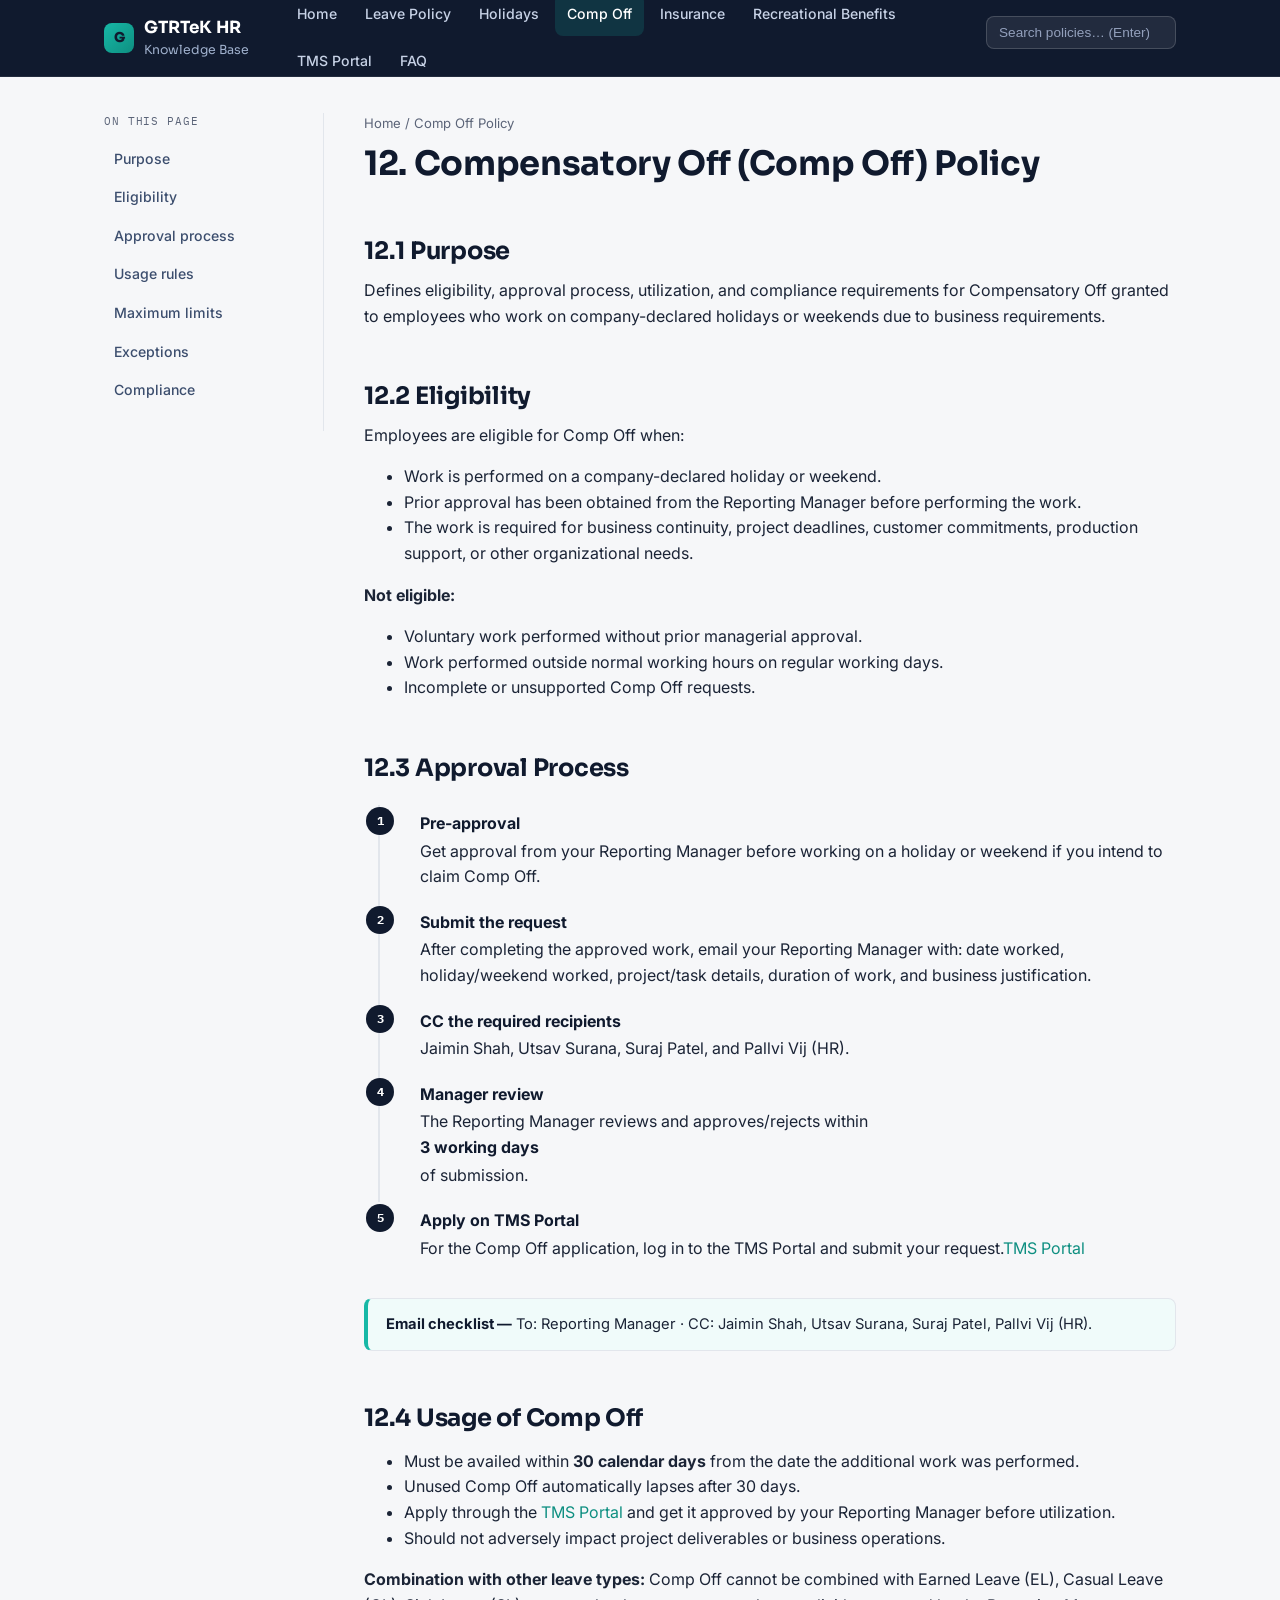
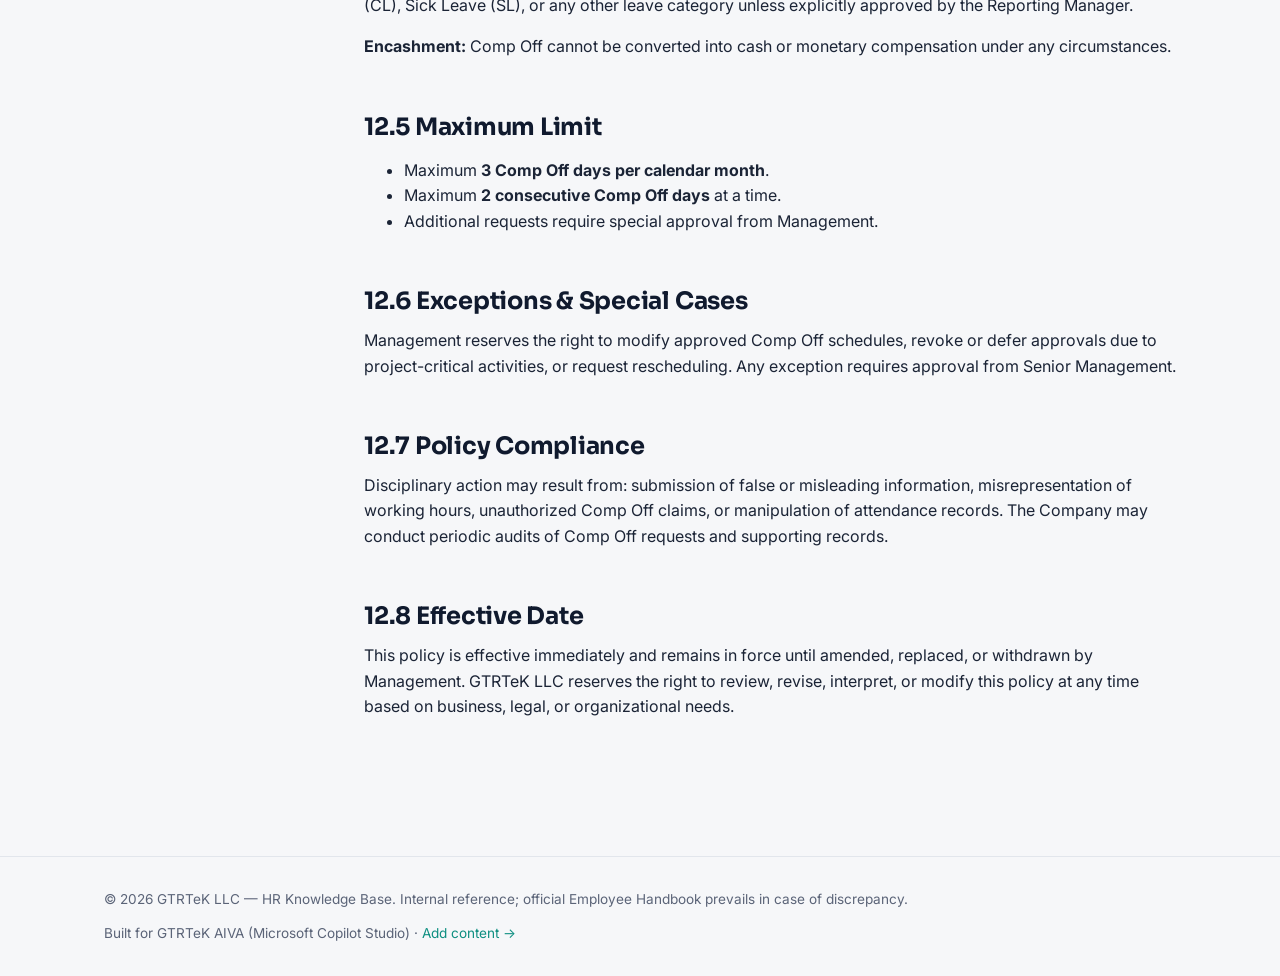
==== comp-off-policy.html @ eb891ca5 "first commit" ====
<!DOCTYPE html>
<html lang="en">
<head>
<meta charset="UTF-8">
<meta name="viewport" content="width=device-width, initial-scale=1.0">
<title>Comp Off Policy · GTRTeK HR Knowledge Base</title>
<meta name="description" content="Compensatory off eligibility, approval process and usage rules at GTRTeK LLC.">
<link rel="preconnect" href="https://fonts.googleapis.com">
<link rel="preconnect" href="https://fonts.gstatic.com" crossorigin>
<link href="https://fonts.googleapis.com/css2?family=Sora:wght@600;700;800&family=Inter:wght@400;500;600;700&family=IBM+Plex+Mono:wght@500;600&display=swap" rel="stylesheet">
<link rel="stylesheet" href="assets/style.css">
<link rel="icon" href="data:image/svg+xml,<svg xmlns=%22http://www.w3.org/2000/svg%22 viewBox=%220 0 32 32%22><rect width=%2232%22 height=%2232%22 rx=%228%22 fill=%22%23101A2E%22/><text x=%2216%22 y=%2222%22 font-size=%2216%22 text-anchor=%22middle%22 fill=%22%2317B8A6%22 font-family=%22sans-serif%22 font-weight=%22800%22>G</text></svg>">
</head>
<body><a class="skip-link" href="#main">Skip to content</a>
<header class="topbar">
  <div class="topbar-inner">
    <a class="brand" href="index.html">
      <span class="mark">G</span>
      <span>GTRTeK HR<span class="sub">Knowledge Base</span></span>
    </a>
    <nav class="main-nav" aria-label="Primary">
        <a href="index.html">Home</a>
        <a href="GTRLeave-policy.html">Leave Policy</a>
        <a href="holiday-calendar.html">Holidays</a>
        <a href="comp-off-policy.html" class="active">Comp Off</a>
        <a href="health-insurance.html">Insurance</a>
        <a href="recreational-benefits.html">Recreational Benefits</a>
        <a href="tms-portal.html">TMS Portal</a>
        <a href="hr-faq.html">FAQ</a>
    </nav>
    <button class="nav-toggle" aria-label="Toggle navigation" aria-expanded="false">☰</button>
    <div class="topbar-search">
      <input type="search" id="site-search" placeholder="Search policies… (Enter)" aria-label="Search the knowledge base">
    </div>
  </div>
</header>
<main id="main" class="page">
<nav class="side-nav" aria-label="On this page">
  <span class="eyebrow">On this page</span>
  <ul>
    <li><a href="#purpose">Purpose</a></li>
    <li><a href="#eligibility">Eligibility</a></li>
    <li><a href="#approval">Approval process</a></li>
    <li><a href="#usage">Usage rules</a></li>
    <li><a href="#limits">Maximum limits</a></li>
    <li><a href="#exceptions">Exceptions</a></li>
    <li><a href="#compliance">Compliance</a></li>
  </ul>
</nav>
<div class="content">
<div class="crumb"><a href="index.html">Home</a> / Comp Off Policy</div>
<h1>12. Compensatory Off (Comp Off) Policy</h1>

<h2 id="purpose">12.1 Purpose</h2>
<p>Defines eligibility, approval process, utilization, and compliance requirements for Compensatory Off granted to employees who work on company-declared holidays or weekends due to business requirements.</p>

<h2 id="eligibility">12.2 Eligibility</h2>
<p>Employees are eligible for Comp Off when:</p>
<ul data-searchable>
<li>Work is performed on a company-declared holiday or weekend.</li>
<li>Prior approval has been obtained from the Reporting Manager before performing the work.</li>
<li>The work is required for business continuity, project deadlines, customer commitments, production support, or other organizational needs.</li>
</ul>
<p><strong>Not eligible:</strong></p>
<ul data-searchable>
<li>Voluntary work performed without prior managerial approval.</li>
<li>Work performed outside normal working hours on regular working days.</li>
<li>Incomplete or unsupported Comp Off requests.</li>
</ul>

<h2 id="approval">12.3 Approval Process</h2>
<ol class="steps">
<li><strong>Pre-approval</strong> Get approval from your Reporting Manager before working on a holiday or weekend if you intend to claim Comp Off.</li>
<li><strong>Submit the request</strong> After completing the approved work, email your Reporting Manager with: date worked, holiday/weekend worked, project/task details, duration of work, and business justification.</li>
<li><strong>CC the required recipients</strong> Jaimin Shah, Utsav Surana, Suraj Patel, and Pallvi Vij (HR).</li>
<li><strong>Manager review</strong> The Reporting Manager reviews and approves/rejects within <strong>3 working days</strong> of submission.</li>
<li><strong>Apply on TMS Portal</strong> For the Comp Off application, log in to the TMS Portal and submit your request.<a href="https://tms.gtrtek.com/">TMS Portal</a></li>
</ol>

<div class="callout">
  <strong>Email checklist —</strong> To: Reporting Manager · CC: Jaimin Shah, Utsav Surana, Suraj Patel, Pallvi Vij (HR).
</div>

<h2 id="usage">12.4 Usage of Comp Off</h2>
<ul data-searchable>
<li>Must be availed within <strong>30 calendar days</strong> from the date the additional work was performed.</li>
<li>Unused Comp Off automatically lapses after 30 days.</li>
<li>Apply through the <a href="https://tms.gtrtek.com/">TMS Portal</a> and get it approved by your Reporting Manager before utilization.</li>
<li>Should not adversely impact project deliverables or business operations.</li>
</ul>
<p><strong>Combination with other leave types:</strong> Comp Off cannot be combined with Earned Leave (EL), Casual Leave (CL), Sick Leave (SL), or any other leave category unless explicitly approved by the Reporting Manager.</p>
<p><strong>Encashment:</strong> Comp Off cannot be converted into cash or monetary compensation under any circumstances.</p>

<h2 id="limits">12.5 Maximum Limit</h2>
<ul data-searchable>
<li>Maximum <strong>3 Comp Off days per calendar month</strong>.</li>
<li>Maximum <strong>2 consecutive Comp Off days</strong> at a time.</li>
<li>Additional requests require special approval from Management.</li>
</ul>

<h2 id="exceptions">12.6 Exceptions &amp; Special Cases</h2>
<p>Management reserves the right to modify approved Comp Off schedules, revoke or defer approvals due to project-critical activities, or request rescheduling. Any exception requires approval from Senior Management.</p>

<h2 id="compliance">12.7 Policy Compliance</h2>
<p>Disciplinary action may result from: submission of false or misleading information, misrepresentation of working hours, unauthorized Comp Off claims, or manipulation of attendance records. The Company may conduct periodic audits of Comp Off requests and supporting records.</p>

<h2>12.8 Effective Date</h2>
<p>This policy is effective immediately and remains in force until amended, replaced, or withdrawn by Management. GTRTeK LLC reserves the right to review, revise, interpret, or modify this policy at any time based on business, legal, or organizational needs.</p>
</div></main><footer>
  <div class="shell">
    <div>© 2026 GTRTeK LLC — HR Knowledge Base. Internal reference; official Employee Handbook prevails in case of discrepancy.</div>
    <div>Built for GTRTeK AIVA (Microsoft Copilot Studio) · <a href="README.md">Add content →</a></div>
  </div>
</footer>
<script src="assets/script.js"></script>
</body>
</html>
---- assets/style.css ----
/* ============================================================
   GTRTeK HR Knowledge Base — stylesheet
   Palette: Ink Navy #101A2E, Deep Steel #223350, Signal Teal #17B8A6,
            Paper #F6F7F9, Line #E2E6EC, Warn Amber #C97A2B
   Type: 'Sora' (display/headings), 'Inter' (body/UI), 'IBM Plex Mono' (data/labels)
   ============================================================ */

:root{
  --ink:#101A2E;
  --steel:#223350;
  --steel-soft:#3C4E6E;
  --teal:#17B8A6;
  --teal-deep:#0E8F81;
  --amber:#C97A2B;
  --paper:#F6F7F9;
  --card:#FFFFFF;
  --line:#E2E6EC;
  --text:#1B2436;
  --text-soft:#5B6478;
  --radius:10px;
  --maxw:1120px;
  --shadow: 0 1px 2px rgba(16,26,46,0.04), 0 8px 24px rgba(16,26,46,0.06);
}

*{box-sizing:border-box;}
html{scroll-behavior:smooth;}
body{
  margin:0;
  background:var(--paper);
  color:var(--text);
  font-family:'Inter', -apple-system, BlinkMacSystemFont, "Segoe UI", sans-serif;
  font-size:16px;
  line-height:1.6;
  -webkit-font-smoothing:antialiased;
}

h1,h2,h3,h4{
  font-family:'Sora', 'Inter', sans-serif;
  color:var(--ink);
  line-height:1.2;
  margin:0 0 .5em;
  letter-spacing:-0.01em;
}
h1{font-size:2.1rem; font-weight:700;}
h2{font-size:1.5rem; font-weight:700; margin-top:2.2em;}
h3{font-size:1.15rem; font-weight:600; margin-top:1.6em;}
p{margin:0 0 1em; color:var(--text);}
a{color:var(--teal-deep); text-decoration:none;}
a:hover{text-decoration:underline;}
code, .mono{font-family:'IBM Plex Mono', 'SFMono-Regular', monospace; font-size:.85em;}

.skip-link{
  position:absolute; left:-999px; top:0; background:var(--ink); color:#fff;
  padding:10px 16px; z-index:200; border-radius:0 0 8px 0;
}
.skip-link:focus{left:0;}

/* ---------- Top bar ---------- */
.topbar{
  position:sticky; top:0; z-index:100;
  background:var(--ink);
  border-bottom:1px solid rgba(255,255,255,0.08);
}
.topbar-inner{
  max-width:var(--maxw); margin:0 auto; padding:0 24px;
  display:flex; align-items:center; gap:24px; height:64px;
  margin-bottom: 12px;;
}
.brand{
  display:flex; align-items:center; gap:10px;
  font-family:'Sora',sans-serif; font-weight:700; color:#fff; font-size:1.05rem;
  white-space:nowrap;
  margin-top: 12px;
}
.brand .mark{
  width:30px; height:30px; border-radius:8px;
  background:linear-gradient(135deg, var(--teal), var(--teal-deep));
  display:flex; align-items:center; justify-content:center;
  color:var(--ink); font-weight:800; font-size:.85rem; font-family:'Sora',sans-serif;
}
.brand .sub{color:#9FB0CC; font-weight:400; font-size:.78rem; display:block;}

.nav-toggle{
  display:none; background:none; border:1px solid rgba(255,255,255,0.25);
  color:#fff; border-radius:8px; padding:8px 10px; margin-left:auto; cursor:pointer;
}

.main-nav{display:flex; gap:4px; margin-left:12px; flex-wrap:wrap; margin-top:12px;}
.main-nav a{
  color:#C7D2E6; font-size:.88rem; font-weight:500; padding:10px 12px;
  border-radius:8px; white-space:nowrap;
}
.main-nav a:hover{color:#fff; background:rgba(255,255,255,0.06); text-decoration:none;}
.main-nav a.active{color:#fff; background:rgba(23,184,166,0.16);}

.topbar-search{margin-left:auto; display:flex; align-items:center;}
#site-search{
  background:rgba(255,255,255,0.08); border:1px solid rgba(255,255,255,0.16);
  color:#fff; border-radius:8px; padding:8px 12px; font-size:.85rem; width:190px;
}
#site-search::placeholder{color:#93A0BC;}
#site-search:focus{outline:2px solid var(--teal); outline-offset:1px;}

/* ---------- Layout shell ---------- */
.shell{max-width:var(--maxw); margin:0 auto; padding:0 24px;}
.page{
  display:grid; grid-template-columns:220px 1fr; gap:40px;
  max-width:var(--maxw); margin:0 auto; padding:36px 24px 80px;
  align-items:start;
}
.page.no-sidebar{grid-template-columns:1fr;}

.side-nav{
  position:sticky; top:88px;
  border-right:1px solid var(--line);
  padding-right:20px;
}
.side-nav .eyebrow{
  font-family:'IBM Plex Mono', monospace; text-transform:uppercase; font-size:.7rem;
  letter-spacing:.08em; color:var(--text-soft); margin-bottom:10px; display:block;
}
.side-nav ul{list-style:none; margin:0 0 22px; padding:0;}
.side-nav li{margin-bottom:2px;}
.side-nav a{
  display:block; padding:7px 10px; border-radius:7px; font-size:.88rem;
  color:var(--steel-soft); font-weight:500;
}
.side-nav a:hover{background:#EEF1F5; text-decoration:none; color:var(--ink);}
.side-nav a.active{background:rgba(23,184,166,0.12); color:var(--teal-deep); font-weight:600;}

.content{min-width:0;}

/* ---------- Hero (home) ---------- */
.hero{
  background:radial-gradient(circle at 14% 18%, rgba(23,184,166,0.16), transparent 46%), var(--ink);
  color:#fff; padding:64px 24px 56px;
}
.hero-inner{max-width:var(--maxw); margin:0 auto;}
.hero .eyebrow{
  font-family:'IBM Plex Mono', monospace; font-size:.78rem; letter-spacing:.1em;
  text-transform:uppercase; color:var(--teal); margin-bottom:14px; display:inline-block;
  border:1px solid rgba(23,184,166,0.4); padding:5px 10px; border-radius:20px;
}
.hero h1{color:#fff; font-size:2.5rem; max-width:680px;}
.hero p.lead{color:#B9C4DA; font-size:1.08rem; max-width:600px;}
.hero-actions{display:flex; gap:12px; margin-top:24px; flex-wrap:wrap;}
.btn{
  display:inline-flex; align-items:center; gap:8px; padding:11px 18px;
  border-radius:8px; font-weight:600; font-size:.92rem; cursor:pointer; border:1px solid transparent;
}
.btn-primary{background:var(--teal); color:var(--ink);}
.btn-primary:hover{background:#28CBB8; text-decoration:none;}
.btn-ghost{background:transparent; color:#fff; border-color:rgba(255,255,255,0.3);}
.btn-ghost:hover{background:rgba(255,255,255,0.08); text-decoration:none;}

/* ---------- Cards / grids ---------- */
.section{max-width:var(--maxw); margin:0 auto; padding:48px 24px;}
.section-head{display:flex; justify-content:space-between; align-items:flex-end; margin-bottom:24px; gap:16px; flex-wrap:wrap;}
.section-head h2{margin:0;}
.section-head .meta{color:var(--text-soft); font-size:.9rem;}

.card-grid{display:grid; grid-template-columns:repeat(3,1fr); gap:16px;}
@media(max-width:900px){.card-grid{grid-template-columns:repeat(2,1fr);}}
@media(max-width:640px){.card-grid{grid-template-columns:1fr;}}

.card{
  background:var(--card); border:1px solid var(--line); border-radius:var(--radius);
  padding:22px; box-shadow:var(--shadow); transition:transform .15s ease, box-shadow .15s ease;
  display:flex; flex-direction:column; gap:8px;
}
.card:hover{transform:translateY(-2px); box-shadow:0 12px 28px rgba(16,26,46,0.1);}
.card .tag{
  font-family:'IBM Plex Mono',monospace; font-size:.68rem; text-transform:uppercase;
  letter-spacing:.06em; color:var(--teal-deep); background:rgba(23,184,166,0.1);
  padding:3px 8px; border-radius:5px; width:fit-content;
}
.card h3{margin:4px 0 2px; font-size:1.05rem;}
.card p{color:var(--text-soft); font-size:.9rem; margin:0;}
.card a.card-link{font-size:.86rem; font-weight:600; margin-top:auto;}

/* ---------- Tables ---------- */
.table-wrap{overflow-x:auto; border:1px solid var(--line); border-radius:var(--radius); margin:1.2em 0;}
table{border-collapse:collapse; width:100%; font-size:.92rem; background:var(--card);}
thead th{
  background:var(--ink); color:#fff; text-align:left; padding:11px 14px;
  font-family:'IBM Plex Mono',monospace; font-size:.72rem; text-transform:uppercase; letter-spacing:.05em;
  position:sticky; top:0;
}
tbody td{padding:10px 14px; border-top:1px solid var(--line); vertical-align:top;}
tbody tr:nth-child(even){background:#FAFBFC;}
tbody tr.weekend td{background:#FFF3E7;}
td.badge-weekend{color:var(--amber); font-weight:600; font-size:.8rem;}

/* ---------- Callouts ---------- */
.callout{
  border:1px solid var(--line); border-left:4px solid var(--teal);
  background:#F0FBFA; border-radius:8px; padding:14px 18px; margin:1.2em 0; font-size:.92rem;
}
.callout.warn{border-left-color:var(--amber); background:#FFF6EC;}
.callout strong{color:var(--ink);}

/* ---------- Steps ---------- */
.steps{list-style:none; margin:1.4em 0; padding:0; counter-reset:step;}
.steps li{
  counter-increment:step; position:relative; padding:6px 0 14px 40px; border-left:2px solid var(--line);
  margin-left:14px;
}
.steps li:last-child{border-left-color:transparent;}
.steps li::before{
  content:counter(step); position:absolute; left:-14px; top:2px;
  width:28px; height:28px; border-radius:50%; background:var(--ink); color:#fff;
  font-family:'IBM Plex Mono',monospace; font-size:.78rem; font-weight:700;
  display:flex; align-items:center; justify-content:center;
}
.steps li strong{color:var(--ink); display:block; margin-bottom:2px;}

/* ---------- Definition list / FAQ ---------- */
.faq-item{border-bottom:1px solid var(--line); padding:16px 0;}
.faq-item summary{
  font-weight:600; color:var(--ink); cursor:pointer; list-style:none; display:flex;
  justify-content:space-between; align-items:center; gap:12px;
}
.faq-item summary::-webkit-details-marker{display:none;}
.faq-item summary::after{content:"+"; font-size:1.2rem; color:var(--teal-deep); font-weight:400;}
.faq-item[open] summary::after{content:"–";}
.faq-item p{margin-top:10px; color:var(--text-soft);}

/* ---------- Location tabs (holiday calendar) ---------- */
.loc-tabs{display:flex; flex-wrap:wrap; gap:8px; margin:18px 0 26px;}
.loc-tab{
  border:1px solid var(--line); background:var(--card); padding:7px 14px; border-radius:20px;
  font-size:.85rem; font-weight:600; color:var(--steel-soft); cursor:pointer;
}
.loc-tab:hover{border-color:var(--teal);}
.loc-tab.active{background:var(--ink); color:#fff; border-color:var(--ink);}
.loc-panel{display:none;}
.loc-panel.active{display:block;}

/* ---------- Contacts ---------- */
.contact-grid{display:grid; grid-template-columns:repeat(auto-fill,minmax(230px,1fr)); gap:14px; margin:1em 0;}
.contact-card{border:1px solid var(--line); border-radius:8px; padding:14px 16px; background:var(--card);}
.contact-card .role{color:var(--text-soft); font-size:.8rem; text-transform:uppercase; letter-spacing:.04em; font-family:'IBM Plex Mono',monospace;}
.contact-card .name{font-weight:700; color:var(--ink); margin:2px 0 4px;}

/* ---------- Footer ---------- */
footer{
  border-top:1px solid var(--line); margin-top:40px; padding:32px 24px;
  color:var(--text-soft); font-size:.85rem;
}
footer .shell{display:flex; justify-content:space-between; flex-wrap:wrap; gap:12px;}

/* ---------- Breadcrumb ---------- */
.crumb{font-size:.82rem; color:var(--text-soft); margin-bottom:10px;}
.crumb a{color:var(--text-soft);}
.crumb a:hover{color:var(--teal-deep);}

/* ---------- Search results state ---------- */
[data-searchable].is-hidden{display:none !important;}
.no-results{display:none; color:var(--text-soft); padding:40px 0; text-align:center;}
.no-results.show{display:block;}

/* ---------- Responsive ---------- */
@media(max-width:860px){
  .main-nav{
    position:fixed; top:64px; left:0; right:0; bottom:0; background:var(--ink);
    flex-direction:column; padding:16px; transform:translateY(-110%); transition:transform .2s ease;
    overflow-y:auto; z-index:99;margin:0px;
  }
  .main-nav.open{transform:translateY(0);}
  .main-nav a{font-size:1rem; padding:14px 12px; border-bottom:1px solid rgba(255,255,255,0.08);}
  .nav-toggle{display:block;}
  .topbar-search{display:none;}
  .page{grid-template-columns:1fr;}
  .side-nav{position:static; border-right:none; border-bottom:1px solid var(--line); padding:0 0 16px; margin-bottom:16px;}
  .side-nav ul{display:flex; flex-wrap:wrap; gap:6px;}
  .side-nav li{margin:0;}
}
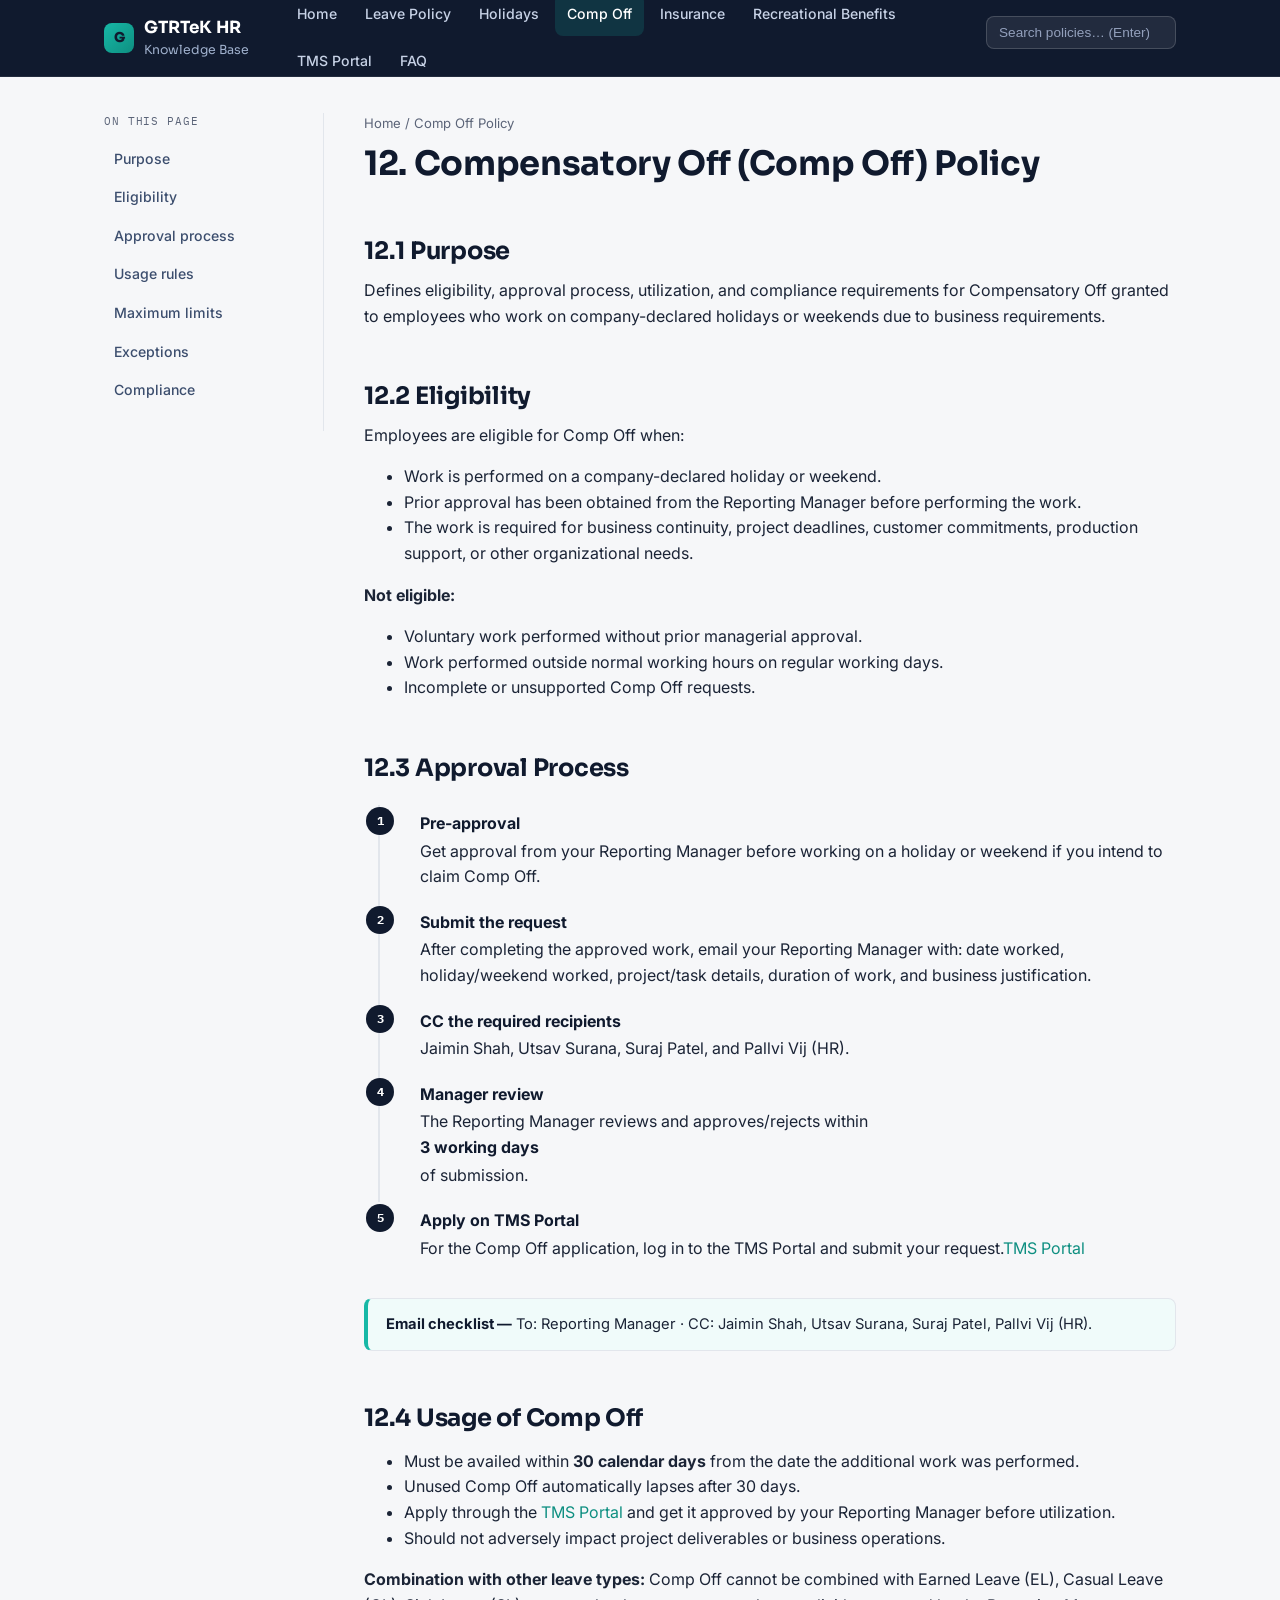
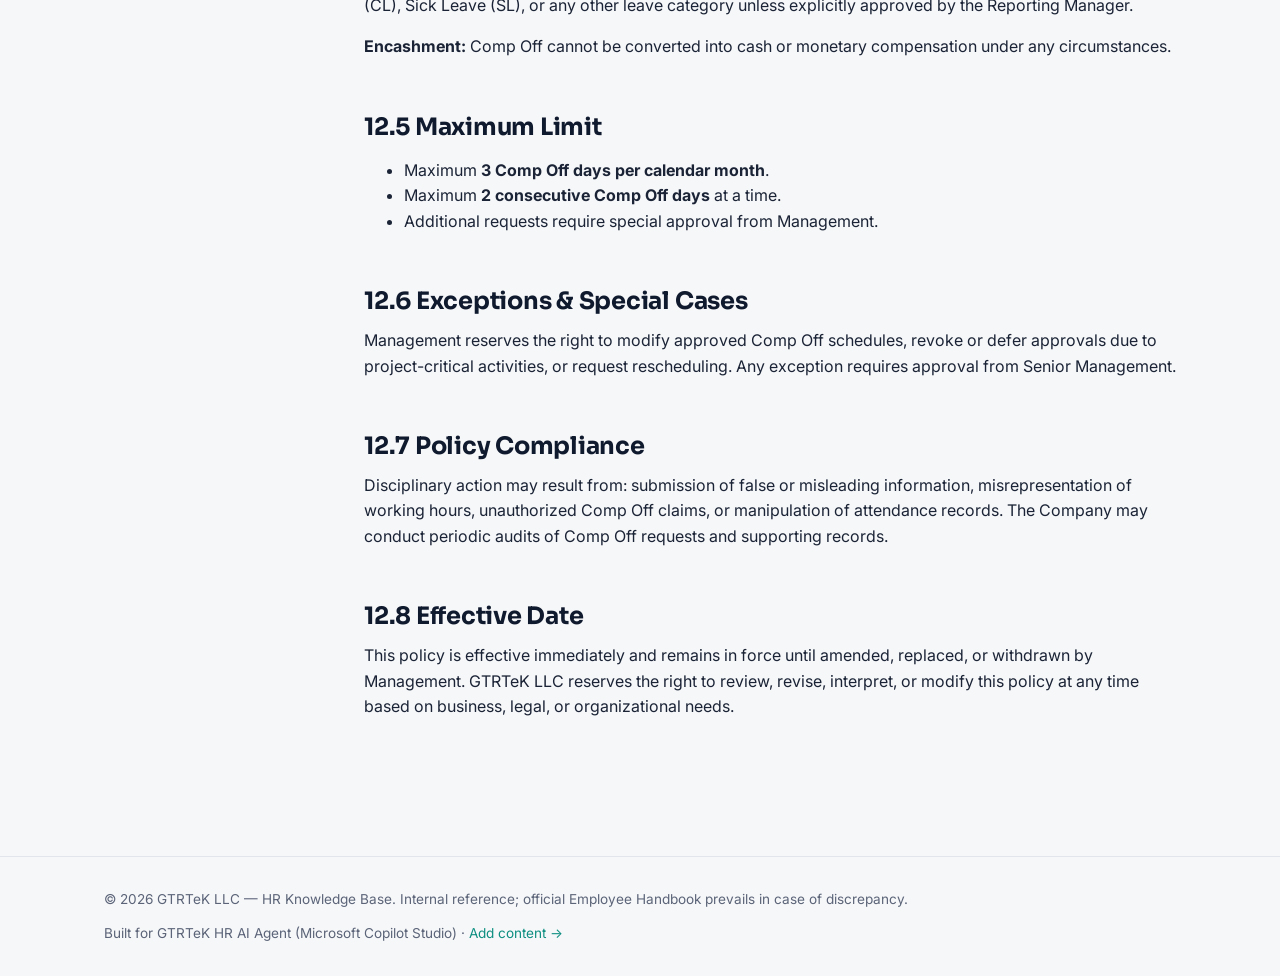
==== commit b24d024b: "first commit" ====
--- a/comp-off-policy.html
+++ b/comp-off-policy.html
@@ -109,7 +109,7 @@
 </div></main><footer>
   <div class="shell">
     <div>© 2026 GTRTeK LLC — HR Knowledge Base. Internal reference; official Employee Handbook prevails in case of discrepancy.</div>
-    <div>Built for GTRTeK AIVA (Microsoft Copilot Studio) · <a href="README.md">Add content →</a></div>
+    <div>Built for GTRTeK HR AI Agent (Microsoft Copilot Studio) · <a href="README.md">Add content →</a></div>
   </div>
 </footer>
 <script src="assets/script.js"></script>
